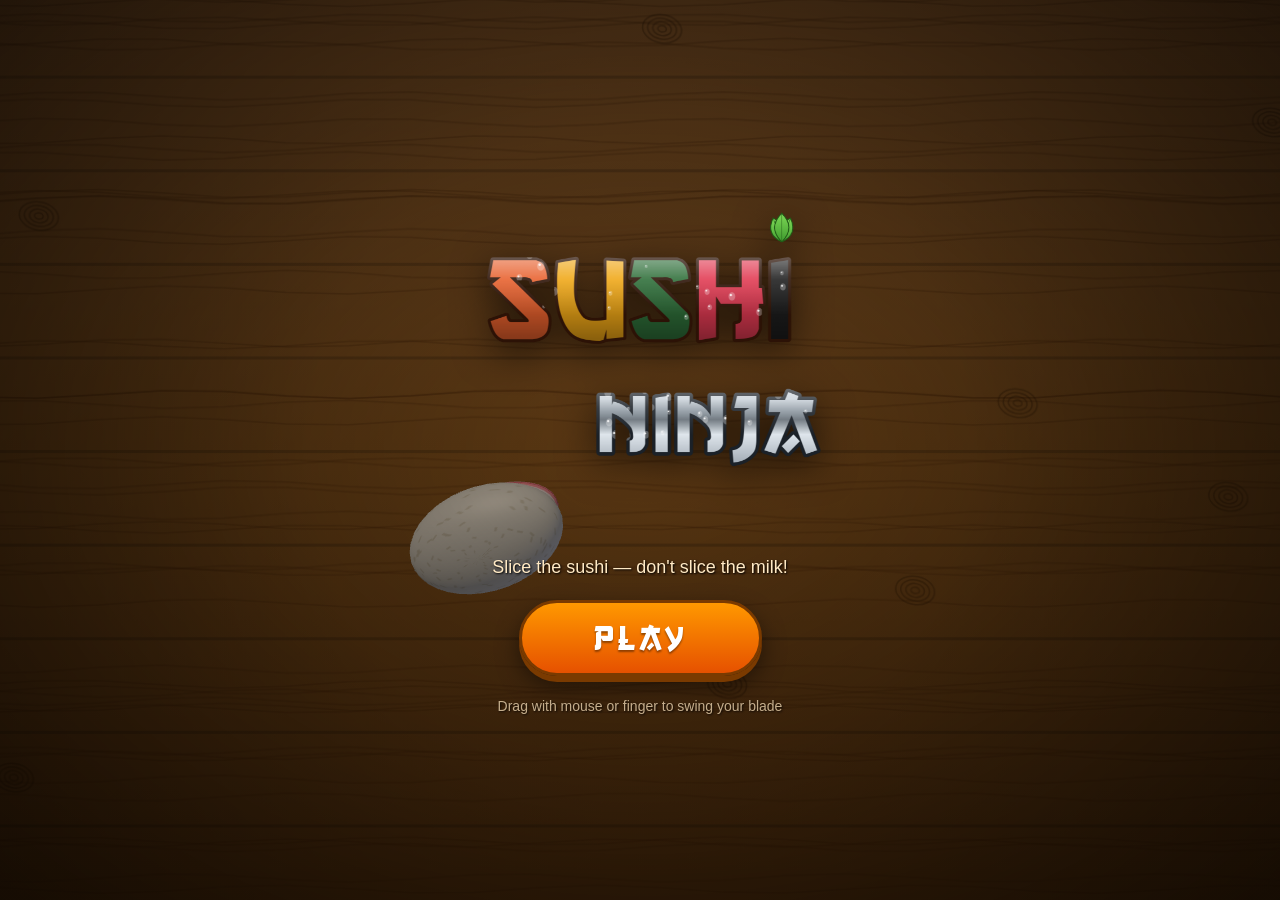
==== sushi/index.html @ 1476aaff "Add Sushi Ninja theme at /sushi - Make the engine theme-driven (window.FN_THEME) sharing one game.js" ====
<!DOCTYPE html>
<html lang="en">
<head>
  <meta charset="UTF-8">
  <meta name="viewport" content="width=device-width, initial-scale=1.0, user-scalable=no">
  <title>Sushi Ninja</title>
  <link rel="stylesheet" href="../style.css">
</head>
<body>
  <div id="game-container">
    <canvas id="webgl"></canvas>
    <canvas id="overlay"></canvas>

    <div id="hud" class="hidden">
      <div id="score-panel">
        <span id="score-icon">🍣</span>
        <span id="score">0</span>
      </div>
      <div id="best-panel">BEST <span id="best">0</span></div>
      <div id="lives-panel">
        <span class="strike" data-life="0" style="--j:-8deg"></span>
        <span class="strike" data-life="1" style="--j:6deg"></span>
        <span class="strike" data-life="2" style="--j:-4deg"></span>
      </div>
    </div>

    <div id="banner" class="hidden"></div>

    <div id="menu-screen" class="screen">
      <canvas id="logo" width="1100" height="620"></canvas>
      <p class="subtitle">Slice the sushi — don't slice the milk!</p>
      <button id="play-btn" class="big-btn">PLAY</button>
      <p class="hint">Drag with mouse or finger to swing your blade</p>
    </div>

    <div id="gameover-screen" class="screen hidden">
      <h1 class="title-over">GAME OVER</h1>
      <p id="final-score" class="final-score">Score: 0</p>
      <p id="new-best" class="new-best hidden">★ NEW BEST ★</p>
      <button id="replay-btn" class="big-btn">PLAY AGAIN</button>
    </div>

    <div id="loading">Loading…</div>
  </div>

  <script>window.FN_THEME = 'sushi';</script>
  <script type="module" src="../game.js"></script>
</body>
</html>
---- style.css ----
@font-face {
  font-family: 'Gang Of Three';
  src: url('assets/fonts/go3v2.ttf') format('truetype');
  font-display: swap;
}

* {
  margin: 0;
  padding: 0;
  box-sizing: border-box;
  -webkit-tap-highlight-color: transparent;
}

html, body {
  width: 100%;
  height: 100%;
  overflow: hidden;
  background: #1a0f08;
  font-family: 'Trebuchet MS', 'Segoe UI', sans-serif;
  user-select: none;
  -webkit-user-select: none;
  touch-action: none;
}

#game-container { position: relative; width: 100%; height: 100%; }

#webgl, #overlay {
  position: absolute;
  inset: 0;
  width: 100%;
  height: 100%;
  display: block;
}
#overlay { pointer-events: none; }
#webgl { cursor: crosshair; }

.hidden { display: none !important; }

/* ---------- HUD ---------- */

#hud {
  position: absolute;
  top: 0; left: 0; right: 0;
  padding: 14px 20px;
  display: flex;
  justify-content: space-between;
  align-items: flex-start;
  pointer-events: none;
  z-index: 5;
}

#score-panel {
  font-family: 'Gang Of Three', 'Trebuchet MS', sans-serif;
  font-size: 46px;
  color: #ffd54a;
  text-shadow: 2px 3px 0 #5b3000, 0 0 14px rgba(0,0,0,0.55);
  display: flex; align-items: center; gap: 10px;
  letter-spacing: 1px;
}
#score-icon { font-size: 30px; }

#best-panel {
  font-family: 'Gang Of Three', 'Trebuchet MS', sans-serif;
  position: absolute;
  top: 64px; left: 22px;
  font-size: 20px;
  color: #ffe9a8;
  letter-spacing: 1px;
  text-shadow: 1px 2px 0 #5b3000;
}

/* ---- Lives = red X strike marks (Fruit Ninja style) ---- */
#lives-panel { display: flex; gap: 12px; padding-top: 4px; }

.strike {
  position: relative;
  width: 34px; height: 34px;
  display: inline-block;
  transform: rotate(var(--j, 0deg));
}
.strike::before, .strike::after {
  content: '';
  position: absolute;
  top: 50%; left: 50%;
  width: 40px; height: 10px;
  border-radius: 6px;
  /* unfilled = faint carved cross */
  background: rgba(255, 240, 230, 0.16);
  box-shadow: inset 0 -1px 2px rgba(0,0,0,0.4);
  transition: background .2s, box-shadow .2s, filter .2s;
}
.strike::before { transform: translate(-50%, -50%) rotate(45deg); }
.strike::after  { transform: translate(-50%, -50%) rotate(-45deg); }

.strike.lost::before, .strike.lost::after {
  background: linear-gradient(180deg, #ff6b5a, #d4291c 55%, #a40f07);
  box-shadow:
    0 1px 3px rgba(0,0,0,0.5),
    inset 0 2px 2px rgba(255,255,255,0.45),
    inset 0 -2px 3px rgba(120,0,0,0.6),
    0 0 12px rgba(255,60,40,0.55);
}
.strike.lost { animation: strike-pop .3s ease-out; }
@keyframes strike-pop {
  0% { transform: rotate(var(--j,0deg)) scale(1.8); }
  60% { transform: rotate(var(--j,0deg)) scale(0.9); }
  100% { transform: rotate(var(--j,0deg)) scale(1); }
}

/* ---------- Banner (combo / messages) ---------- */

#banner {
  font-family: 'Gang Of Three', 'Trebuchet MS', sans-serif;
  position: absolute;
  left: 50%; top: 34%;
  transform: translate(-50%, -50%);
  font-size: clamp(40px, 8vw, 76px);
  color: #ffdf5b;
  text-shadow: 3px 4px 0 #a8500a, 0 0 26px rgba(255,180,40,.9);
  pointer-events: none;
  z-index: 6;
  white-space: nowrap;
  text-align: center;
  animation: banner-pop .95s ease-out forwards;
}
@keyframes banner-pop {
  0%   { transform: translate(-50%,-50%) scale(.3) rotate(-6deg); opacity: 0; }
  20%  { transform: translate(-50%,-50%) scale(1.18) rotate(-3deg); opacity: 1; }
  60%  { transform: translate(-50%,-50%) scale(1) rotate(-2deg); opacity: 1; }
  100% { transform: translate(-50%,-72%) scale(1) rotate(-2deg); opacity: 0; }
}

/* ---------- Screens ---------- */

.screen {
  position: absolute;
  inset: 0;
  display: flex;
  flex-direction: column;
  align-items: center;
  justify-content: center;
  gap: 22px;
  background: radial-gradient(ellipse at center, rgba(10,5,0,.2), rgba(5,2,0,.68));
  z-index: 10;
}

/* Title card canvas (rendered in JS with the Gang of Three font) */
#logo {
  width: min(78vw, 620px);
  height: auto;
  filter: drop-shadow(0 10px 18px rgba(0,0,0,.6));
}

.title-over {
  font-family: 'Gang Of Three', 'Trebuchet MS', sans-serif;
  font-size: clamp(48px, 11vw, 104px);
  color: #ff5252;
  -webkit-text-stroke: 3px #4a0d0d;
  paint-order: stroke fill;
  text-shadow: 0 5px 0 #4a0d0d, 0 0 22px rgba(255,80,80,.5);
  letter-spacing: 2px;
}

.subtitle, .hint {
  color: #ffe9c4;
  font-size: 18px;
  text-shadow: 1px 1px 2px #000;
  text-align: center;
  padding: 0 20px;
}
.hint { font-size: 14px; opacity: .7; }

.final-score {
  font-family: 'Gang Of Three', 'Trebuchet MS', sans-serif;
  font-size: 42px; color: #ffd54a; text-shadow: 2px 3px 0 #5b3000; letter-spacing: 1px;
}
.new-best {
  font-family: 'Gang Of Three', 'Trebuchet MS', sans-serif;
  font-size: 30px; color: #76ff7a;
  text-shadow: 2px 2px 0 #1b5e20;
  letter-spacing: 1px;
  animation: best-blink .8s ease-in-out infinite alternate;
}
@keyframes best-blink {
  from { opacity: .6; transform: scale(1); }
  to   { opacity: 1; transform: scale(1.08); }
}

.big-btn {
  font-family: 'Gang Of Three', 'Trebuchet MS', sans-serif;
  font-size: 36px;
  letter-spacing: 3px;
  color: #fff;
  background: linear-gradient(#ff9800, #e65100);
  border: 3px solid #7a3a00;
  border-radius: 50px;
  padding: 14px 72px;
  cursor: pointer;
  box-shadow: 0 6px 0 #7a3a00, 0 10px 22px rgba(0,0,0,.5);
  transition: transform .08s, box-shadow .08s, filter .1s;
  text-shadow: 0 2px 2px rgba(0,0,0,.4);
}
.big-btn:hover { filter: brightness(1.1); }
.big-btn:active {
  transform: translateY(4px);
  box-shadow: 0 2px 0 #7a3a00, 0 4px 10px rgba(0,0,0,.5);
}

#loading {
  position: absolute;
  inset: 0;
  display: flex;
  align-items: center;
  justify-content: center;
  font-size: 24px;
  color: #ffe9c4;
  background: #1a0f08;
  z-index: 20;
}
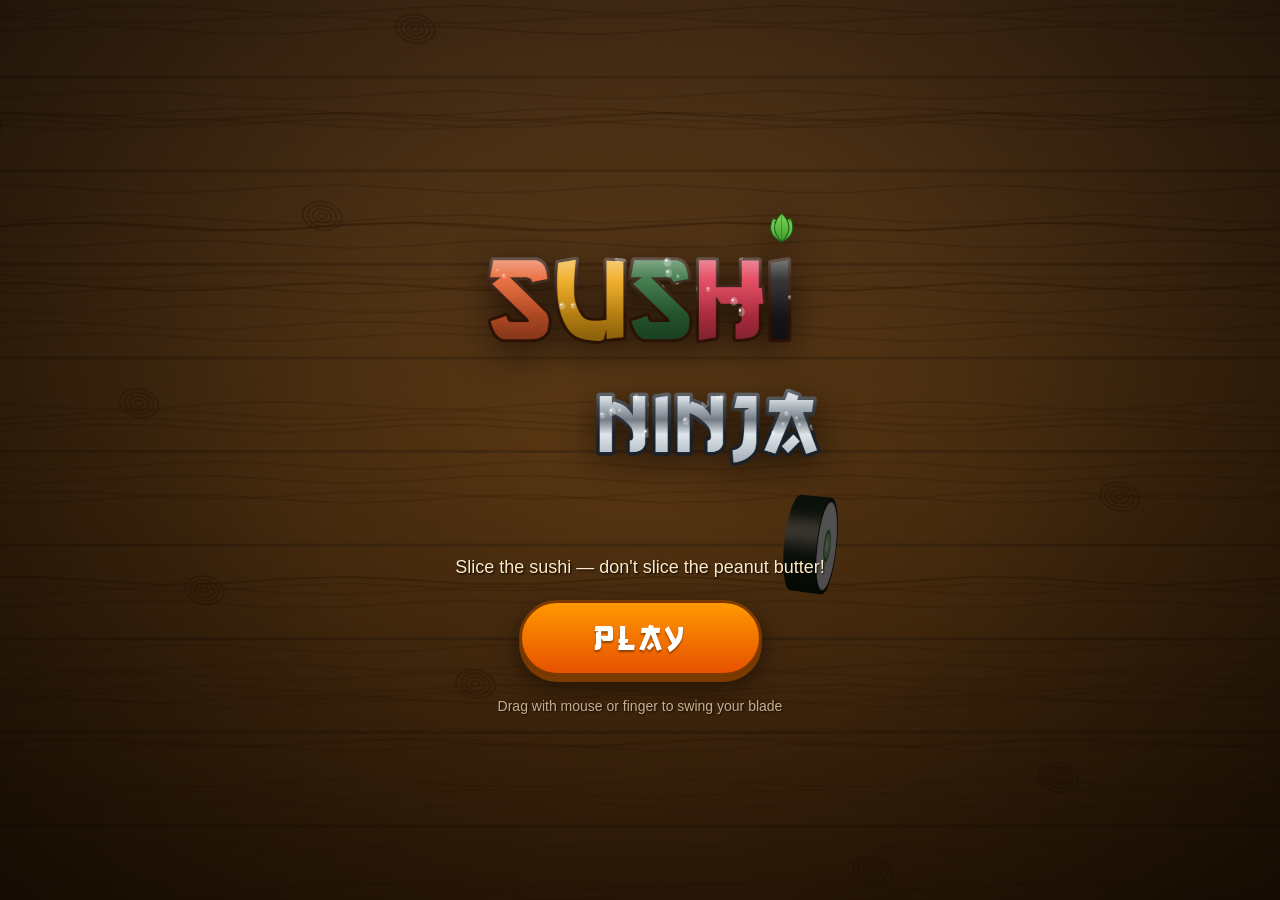
==== commit 2c4909ce: "Sushi: peanut butter jar hazard + accurate roll slicing - Replace the glass-of-milk hazard with a pe" ====
--- a/sushi/index.html
+++ b/sushi/index.html
@@ -28,7 +28,7 @@
 
     <div id="menu-screen" class="screen">
       <canvas id="logo" width="1100" height="620"></canvas>
-      <p class="subtitle">Slice the sushi — don't slice the milk!</p>
+      <p class="subtitle">Slice the sushi — don't slice the peanut butter!</p>
       <button id="play-btn" class="big-btn">PLAY</button>
       <p class="hint">Drag with mouse or finger to swing your blade</p>
     </div>
